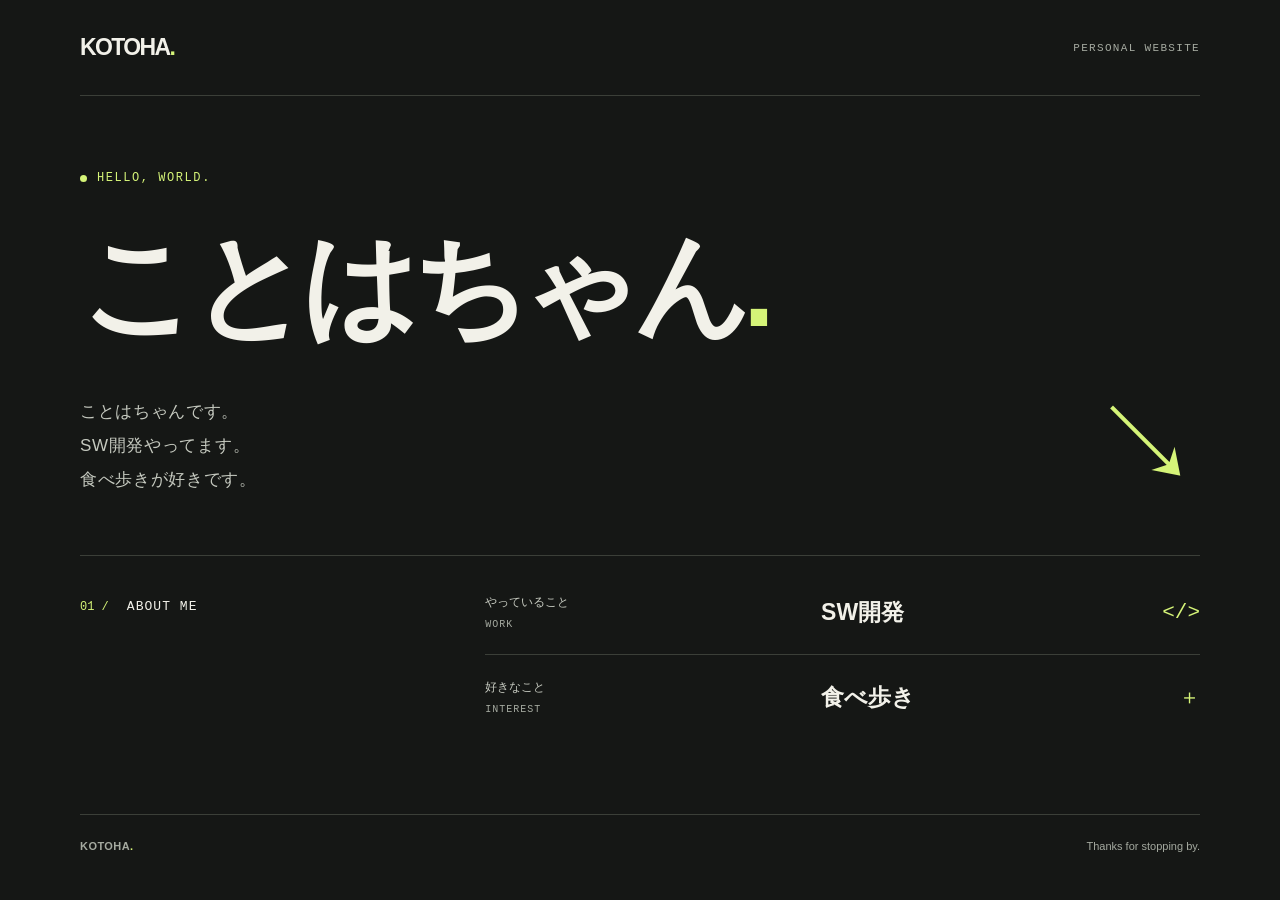
==== index.html @ f5660994 "Create Kotoha personal homepage" ====
<!doctype html>
<html lang="ja">
  <head>
    <meta charset="UTF-8">
    <meta name="viewport" content="width=device-width, initial-scale=1">
    <meta name="description" content="ことはちゃんの自己紹介ページ。SW開発やってます。食べ歩きが好きです。">
    <meta name="theme-color" content="#151715">
    <title>ことはちゃん | Profile</title>
    <link rel="stylesheet" href="./style.css">
  </head>
  <body>
    <a class="skip-link" href="#main">本文へ移動</a>
    <div class="page">
      <header class="header">
        <a class="wordmark" href="./" aria-label="ことはちゃん ホーム">KOTOHA<span class="dot" aria-hidden="true">.</span></a>
        <span class="header-label">PERSONAL WEBSITE</span>
      </header>

      <main id="main">
        <section class="hero" aria-labelledby="name">
          <p class="eyebrow"><span class="status-dot" aria-hidden="true"></span> HELLO, WORLD.</p>
          <h1 id="name">ことは<span class="name-ending">ちゃん<span class="dot">.</span></span></h1>
          <div class="hero-bottom">
            <p class="intro">ことはちゃんです。<br>SW開発やってます。<br>食べ歩きが好きです。</p>
            <div class="hero-symbol" aria-hidden="true">↘</div>
          </div>
        </section>

        <section class="about" aria-labelledby="about-title">
          <div class="section-heading">
            <span class="section-number" aria-hidden="true">01 /</span>
            <h2 id="about-title">ABOUT ME</h2>
          </div>
          <dl class="details">
            <div class="detail-row">
              <dt>やっていること<span>WORK</span></dt>
              <dd>SW開発<span class="detail-mark" aria-hidden="true">&lt;/&gt;</span></dd>
            </div>
            <div class="detail-row">
              <dt>好きなこと<span>INTEREST</span></dt>
              <dd>食べ歩き<span class="detail-mark" aria-hidden="true">＋</span></dd>
            </div>
          </dl>
        </section>
      </main>

      <footer class="footer">
        <span>KOTOHA<span class="dot" aria-hidden="true">.</span></span>
        <span>Thanks for stopping by.</span>
      </footer>
    </div>
  </body>
</html>
---- style.css ----
:root {
  color-scheme: dark;
  --background: #151715;
  --text: #f2f1e9;
  --muted: #a5aaa0;
  --accent: #d5f478;
  --line: #3b3f38;
}

* { box-sizing: border-box; }
html { -webkit-text-size-adjust: 100%; }
body {
  margin: 0;
  background: var(--background);
  color: var(--text);
  font-family: "Helvetica Neue", Arial, "Hiragino Kaku Gothic ProN", "Yu Gothic", Meiryo, sans-serif;
  -webkit-font-smoothing: antialiased;
}
::selection { background: var(--accent); color: var(--background); }
a { color: inherit; }
a:focus-visible { outline: 2px solid var(--accent); outline-offset: 6px; }
.skip-link { position: absolute; top: -100px; left: 20px; padding: 12px; background: var(--accent); color: var(--background); z-index: 1; }
.skip-link:focus { top: 12px; }
.page { width: min(1120px, calc(100% - 112px)); margin: 0 auto; }
.header { display: flex; align-items: center; justify-content: space-between; padding: 34px 0; border-bottom: 1px solid var(--line); }
.wordmark { text-decoration: none; font-weight: 800; font-size: 23px; letter-spacing: -.07em; }
.dot { color: var(--accent); }
.header-label, .eyebrow, .section-number, .section-heading h2, .detail-row dt span { font-family: "Courier New", monospace; }
.header-label { font-size: 11px; letter-spacing: .12em; color: var(--muted); }
.hero { padding: 75px 0 58px; }
.eyebrow { display: flex; align-items: center; gap: 10px; font-size: 12px; letter-spacing: .13em; margin: 0 0 35px; color: var(--accent); }
.status-dot { width: 7px; height: 7px; background: var(--accent); border-radius: 50%; }
h1 { font-size: clamp(64px, 9vw, 122px); font-weight: 800; line-height: 1.15; letter-spacing: -.065em; margin: 0; }
.name-ending { white-space: nowrap; }
.hero-bottom { display: flex; justify-content: space-between; align-items: flex-end; margin-top: 37px; }
.intro { font-size: 17px; line-height: 2; color: #c5c9bf; margin: 0; letter-spacing: .04em; }
.hero-symbol { color: var(--accent); font-family: Arial, sans-serif; font-size: 108px; font-weight: 300; line-height: 1; }
.about { display: grid; grid-template-columns: 1fr 2fr; gap: 48px; border-top: 1px solid var(--line); padding: 38px 0 75px; }
.section-heading { display: flex; gap: 18px; align-items: baseline; padding-top: 5px; }
.section-number { color: var(--accent); font-size: 12px; white-space: nowrap; }
.section-heading h2 { font-size: 13px; letter-spacing: .08em; font-weight: 400; margin: 0; }
.details { margin: 0; }
.detail-row { display: grid; grid-template-columns: 1fr 1.2fr; align-items: center; gap: 20px; padding: 0 0 24px; }
.detail-row + .detail-row { border-top: 1px solid var(--line); padding-top: 24px; }
.detail-row dt { font-size: 12px; color: #c5c9bf; }
.detail-row dt span { display: block; margin-top: 8px; color: var(--muted); font-size: 10px; letter-spacing: .1em; }
.detail-row dd { display: flex; align-items: center; justify-content: space-between; gap: 10px; font-size: 23px; margin: 0; font-weight: 600; }
.detail-mark { color: var(--accent); font-family: "Courier New", monospace; font-size: 21px; font-weight: 400; }
.footer { display: flex; justify-content: space-between; gap: 20px; border-top: 1px solid var(--line); padding: 25px 0 30px; font-size: 11px; color: var(--muted); }
.footer > :first-child { font-weight: 700; letter-spacing: .04em; }
@media (min-width: 1500px) { .hero { padding-top: 100px; padding-bottom: 80px; } }
@media (max-width: 700px) {
  .page { width: calc(100% - 40px); }
  .header { padding: 24px 0; }
  .header-label { font-size: 9px; letter-spacing: .04em; }
  .hero { padding: 58px 0 40px; }
  h1 { font-size: clamp(60px, 12vw, 84px); }
  .eyebrow { margin-bottom: 28px; font-size: 11px; }
  .hero-bottom { margin-top: 28px; }
  .intro { font-size: 15px; }
  .hero-symbol { font-size: 68px; }
  .about { grid-template-columns: 1fr; gap: 30px; padding: 28px 0 45px; }
  .detail-row dd { font-size: 21px; }
  .footer { font-size: 10px; }
}
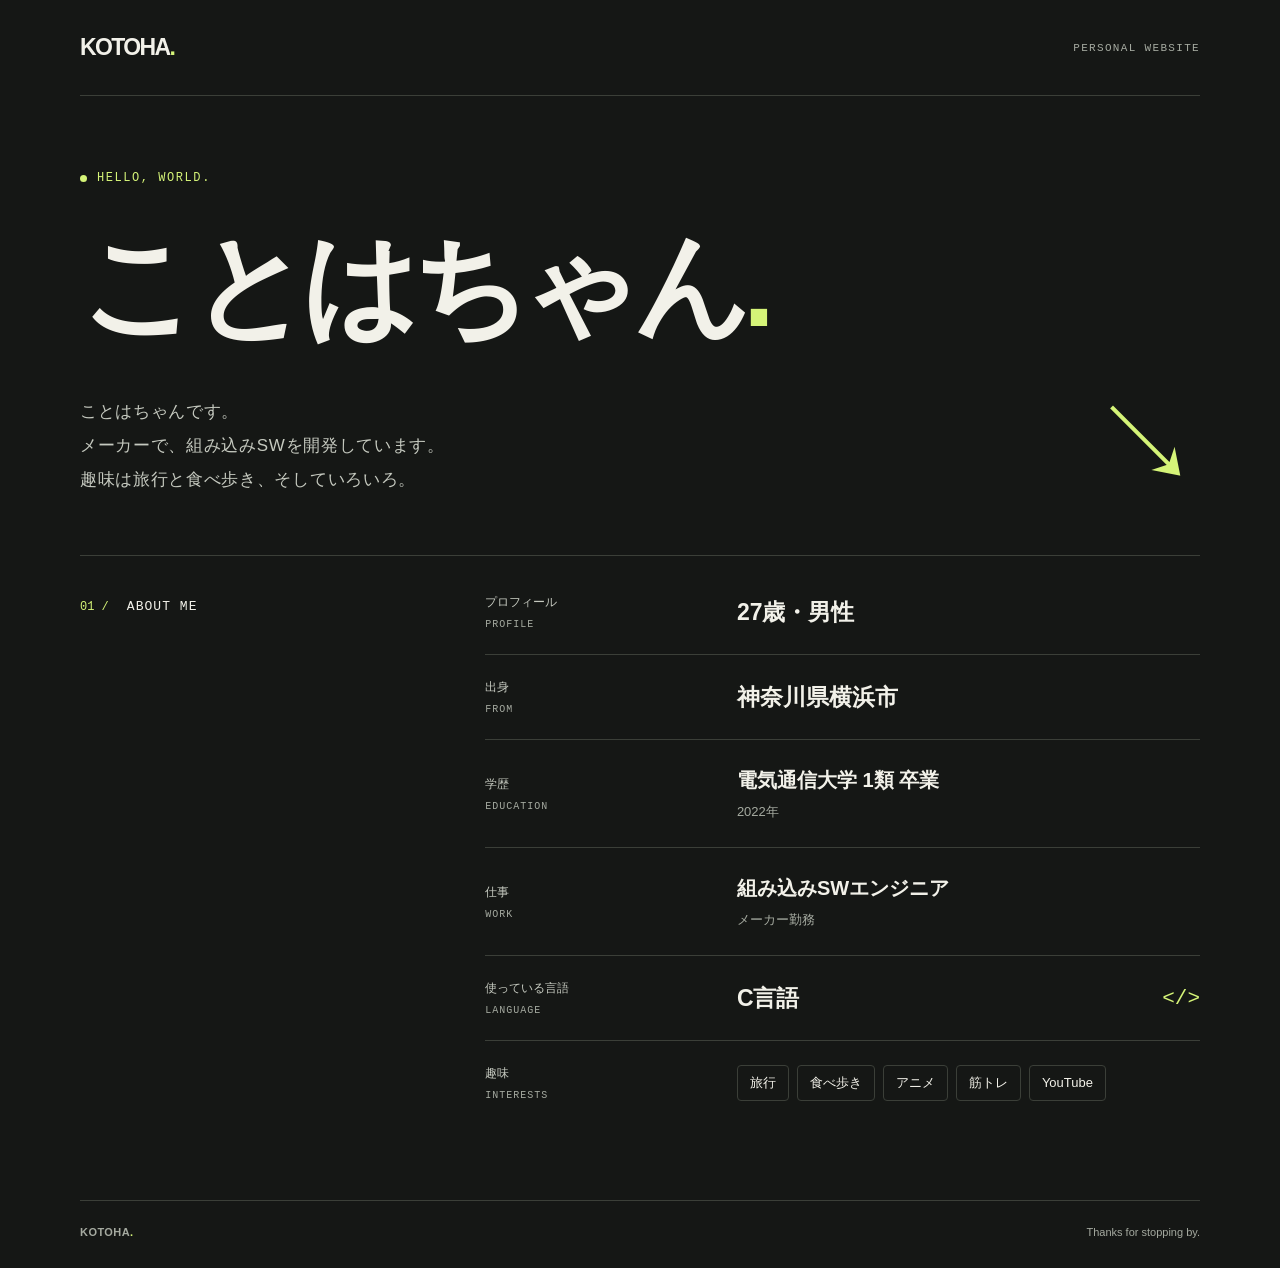
==== commit 23b169ac: "Expand personal profile with background and interests" ====
--- a/index.html
+++ b/index.html
@@ -3,7 +3,7 @@
   <head>
     <meta charset="UTF-8">
     <meta name="viewport" content="width=device-width, initial-scale=1">
-    <meta name="description" content="ことはちゃんの自己紹介ページ。SW開発やってます。食べ歩きが好きです。">
+    <meta name="description" content="横浜市出身、27歳のことはちゃん。メーカー勤務の組み込みSWエンジニアです。趣味は旅行・食べ歩き・アニメ・筋トレ・YouTube。">
     <meta name="theme-color" content="#151715">
     <title>ことはちゃん | Profile</title>
     <link rel="stylesheet" href="./style.css">
@@ -21,7 +21,7 @@
           <p class="eyebrow"><span class="status-dot" aria-hidden="true"></span> HELLO, WORLD.</p>
           <h1 id="name">ことは<span class="name-ending">ちゃん<span class="dot">.</span></span></h1>
           <div class="hero-bottom">
-            <p class="intro">ことはちゃんです。<br>SW開発やってます。<br>食べ歩きが好きです。</p>
+            <p class="intro">ことはちゃんです。<br>メーカーで、組み込みSWを開発しています。<br>趣味は旅行と食べ歩き、そしていろいろ。</p>
             <div class="hero-symbol" aria-hidden="true">↘</div>
           </div>
         </section>
@@ -33,12 +33,28 @@
           </div>
           <dl class="details">
             <div class="detail-row">
-              <dt>やっていること<span>WORK</span></dt>
-              <dd>SW開発<span class="detail-mark" aria-hidden="true">&lt;/&gt;</span></dd>
+              <dt>プロフィール<span>PROFILE</span></dt>
+              <dd>27歳・男性</dd>
             </div>
             <div class="detail-row">
-              <dt>好きなこと<span>INTEREST</span></dt>
-              <dd>食べ歩き<span class="detail-mark" aria-hidden="true">＋</span></dd>
+              <dt>出身<span>FROM</span></dt>
+              <dd>神奈川県横浜市</dd>
+            </div>
+            <div class="detail-row">
+              <dt>学歴<span>EDUCATION</span></dt>
+              <dd class="detail-copy">電気通信大学 1類 卒業<span class="detail-note">2022年</span></dd>
+            </div>
+            <div class="detail-row">
+              <dt>仕事<span>WORK</span></dt>
+              <dd class="detail-copy">組み込みSWエンジニア<span class="detail-note">メーカー勤務</span></dd>
+            </div>
+            <div class="detail-row">
+              <dt>使っている言語<span>LANGUAGE</span></dt>
+              <dd>C言語<span class="detail-mark" aria-hidden="true">&lt;/&gt;</span></dd>
+            </div>
+            <div class="detail-row">
+              <dt>趣味<span>INTERESTS</span></dt>
+              <dd><ul class="interests" aria-label="趣味一覧"><li>旅行</li><li>食べ歩き</li><li>アニメ</li><li>筋トレ</li><li>YouTube</li></ul></dd>
             </div>
           </dl>
         </section>
--- a/style.css
+++ b/style.css
@@ -40,12 +40,16 @@
 .section-number { color: var(--accent); font-size: 12px; white-space: nowrap; }
 .section-heading h2 { font-size: 13px; letter-spacing: .08em; font-weight: 400; margin: 0; }
 .details { margin: 0; }
-.detail-row { display: grid; grid-template-columns: 1fr 1.2fr; align-items: center; gap: 20px; padding: 0 0 24px; }
+.detail-row { display: grid; grid-template-columns: minmax(100px, .8fr) minmax(0, 1.6fr); align-items: center; gap: 20px; padding: 0 0 24px; }
 .detail-row + .detail-row { border-top: 1px solid var(--line); padding-top: 24px; }
 .detail-row dt { font-size: 12px; color: #c5c9bf; }
 .detail-row dt span { display: block; margin-top: 8px; color: var(--muted); font-size: 10px; letter-spacing: .1em; }
 .detail-row dd { display: flex; align-items: center; justify-content: space-between; gap: 10px; font-size: 23px; margin: 0; font-weight: 600; }
 .detail-mark { color: var(--accent); font-family: "Courier New", monospace; font-size: 21px; font-weight: 400; }
+.detail-row dd.detail-copy { display: block; font-size: 20px; line-height: 1.6; }
+.detail-note { display: block; margin-top: 6px; color: var(--muted); font-size: 13px; font-weight: 400; }
+.interests { display: flex; flex-wrap: wrap; gap: 8px; list-style: none; margin: 0; padding: 0; }
+.interests li { border: 1px solid var(--line); border-radius: 4px; padding: 7px 12px; font-size: 13px; line-height: 1.5; font-weight: 400; }
 .footer { display: flex; justify-content: space-between; gap: 20px; border-top: 1px solid var(--line); padding: 25px 0 30px; font-size: 11px; color: var(--muted); }
 .footer > :first-child { font-weight: 700; letter-spacing: .04em; }
 @media (min-width: 1500px) { .hero { padding-top: 100px; padding-bottom: 80px; } }
@@ -61,5 +65,12 @@
   .hero-symbol { font-size: 68px; }
   .about { grid-template-columns: 1fr; gap: 30px; padding: 28px 0 45px; }
   .detail-row dd { font-size: 21px; }
+  .detail-row { grid-template-columns: 100px minmax(0, 1fr); gap: 16px; }
+  .detail-row dd.detail-copy { font-size: 17px; }
   .footer { font-size: 10px; }
 }
+@media (max-width: 380px) {
+  .detail-row { grid-template-columns: 1fr; gap: 14px; }
+  .intro { font-size: 14px; letter-spacing: 0; }
+  .hero-symbol { font-size: 44px; }
+}
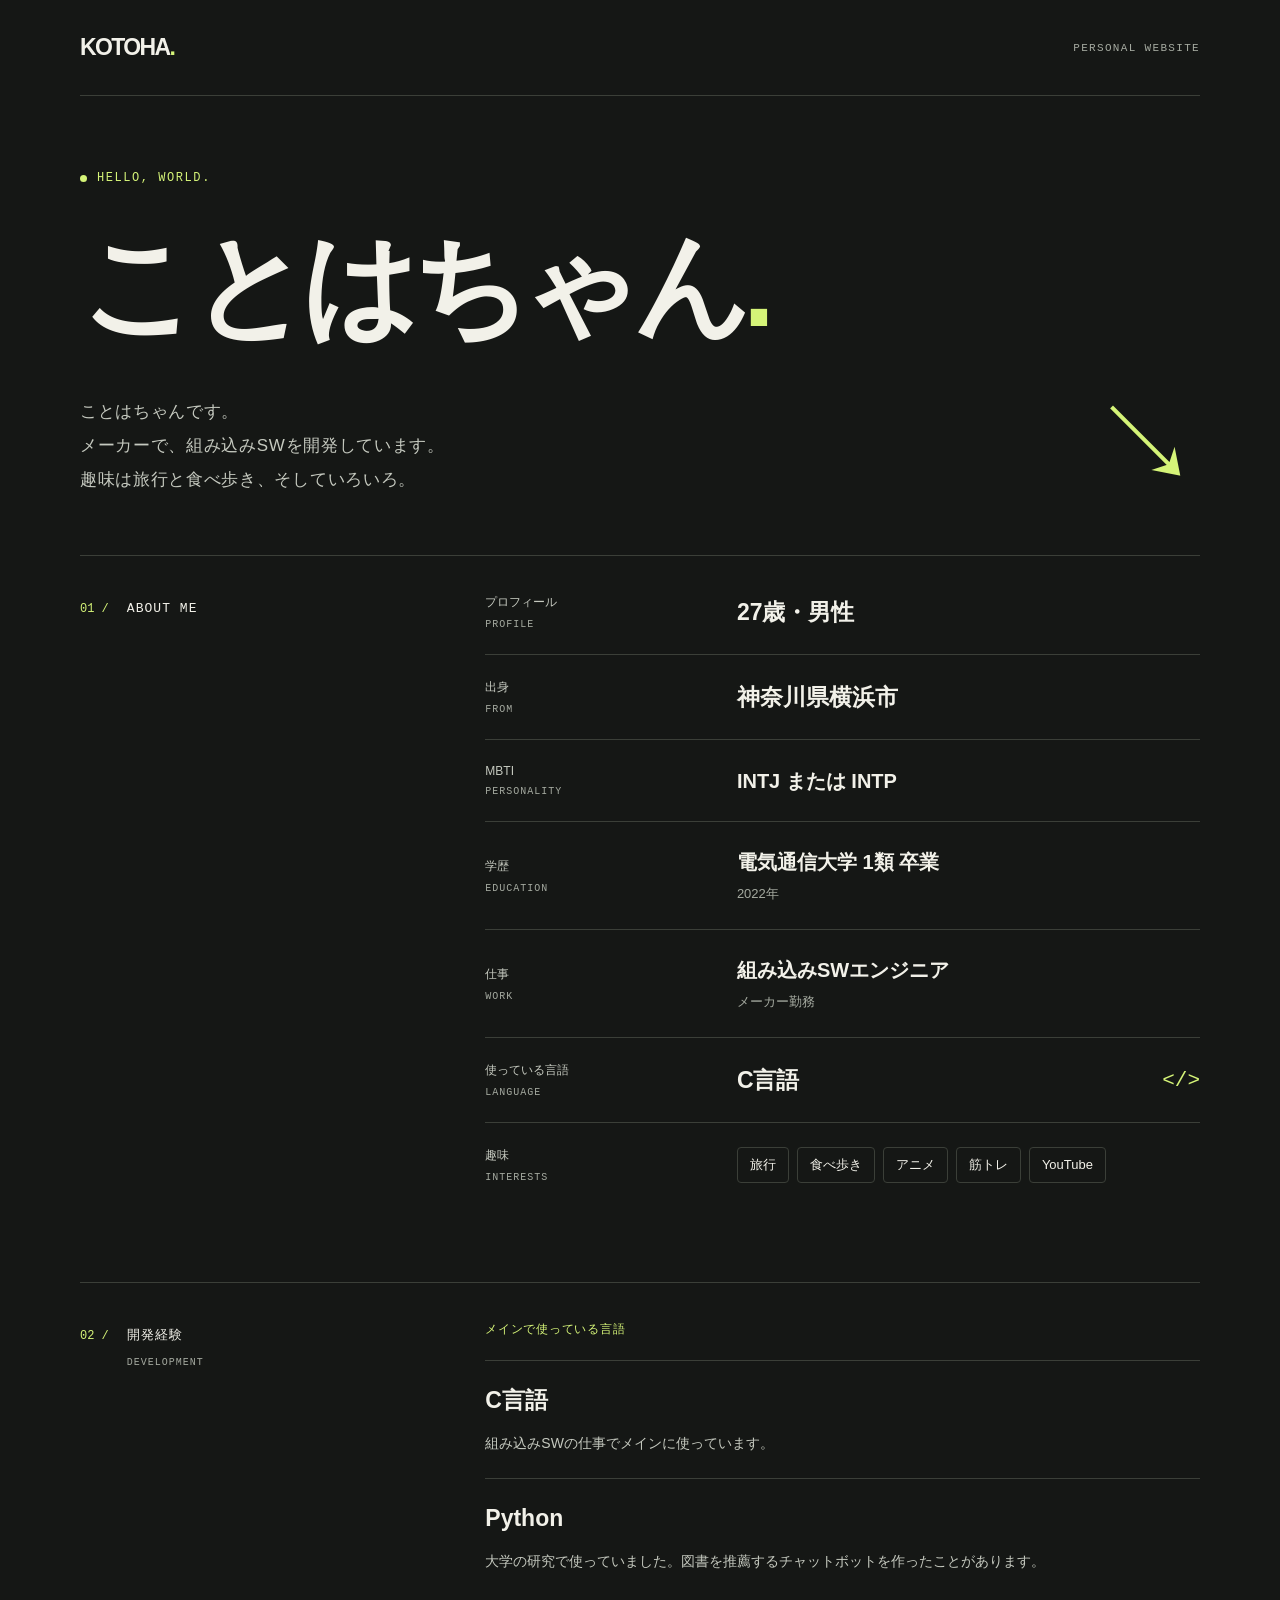
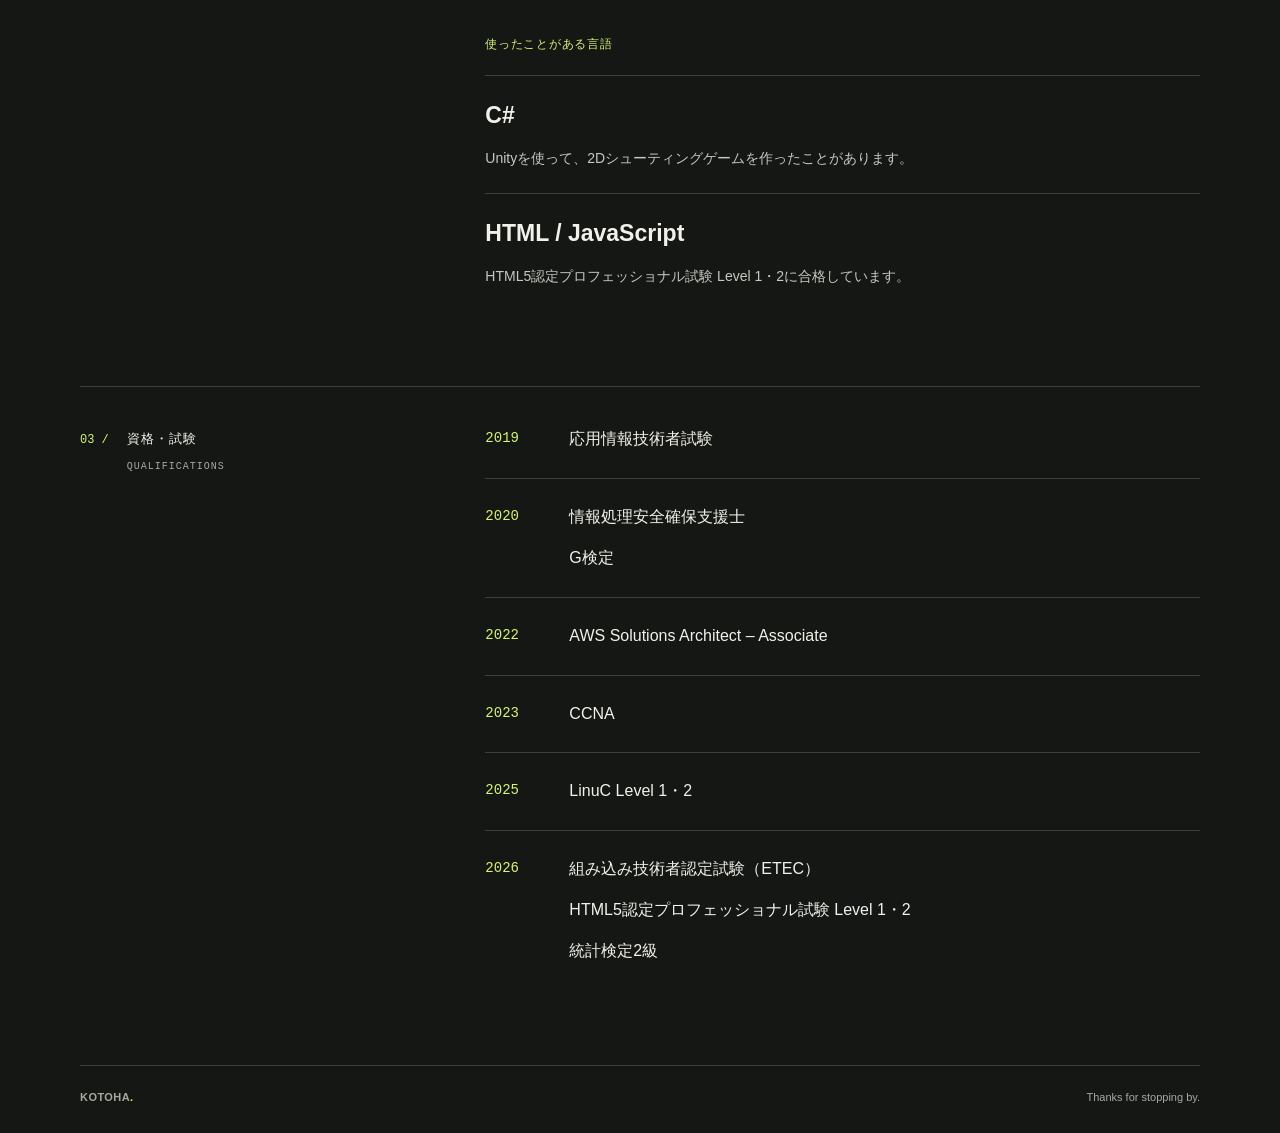
==== commit b7da28da: "Add development experience and qualifications" ====
--- a/index.html
+++ b/index.html
@@ -6,7 +6,7 @@
     <meta name="description" content="横浜市出身、27歳のことはちゃん。メーカー勤務の組み込みSWエンジニアです。趣味は旅行・食べ歩き・アニメ・筋トレ・YouTube。">
     <meta name="theme-color" content="#151715">
     <title>ことはちゃん | Profile</title>
-    <link rel="stylesheet" href="./style.css">
+    <link rel="stylesheet" href="./style.css?v=3">
   </head>
   <body>
     <a class="skip-link" href="#main">本文へ移動</a>
@@ -41,6 +41,10 @@
               <dd>神奈川県横浜市</dd>
             </div>
             <div class="detail-row">
+              <dt>MBTI<span>PERSONALITY</span></dt>
+              <dd class="detail-copy">INTJ または INTP</dd>
+            </div>
+            <div class="detail-row">
               <dt>学歴<span>EDUCATION</span></dt>
               <dd class="detail-copy">電気通信大学 1類 卒業<span class="detail-note">2022年</span></dd>
             </div>
@@ -58,6 +62,52 @@
             </div>
           </dl>
         </section>
+
+        <section class="about" aria-labelledby="skills-title">
+          <div class="section-heading">
+            <span class="section-number" aria-hidden="true">02 /</span>
+            <h2 id="skills-title">開発経験<span class="section-subtitle">DEVELOPMENT</span></h2>
+          </div>
+          <div class="experience">
+            <h3 class="group-title">メインで使っている言語</h3>
+            <dl class="skill-list">
+              <div class="skill-item">
+                <dt>C言語</dt>
+                <dd>組み込みSWの仕事でメインに使っています。</dd>
+              </div>
+              <div class="skill-item">
+                <dt>Python</dt>
+                <dd>大学の研究で使っていました。図書を推薦するチャットボットを作ったことがあります。</dd>
+              </div>
+            </dl>
+            <h3 class="group-title">使ったことがある言語</h3>
+            <dl class="skill-list">
+              <div class="skill-item">
+                <dt>C#</dt>
+                <dd>Unityを使って、2Dシューティングゲームを作ったことがあります。</dd>
+              </div>
+              <div class="skill-item">
+                <dt>HTML / JavaScript</dt>
+                <dd>HTML5認定プロフェッショナル試験 Level 1・2に合格しています。</dd>
+              </div>
+            </dl>
+          </div>
+        </section>
+
+        <section class="about" aria-labelledby="qualifications-title">
+          <div class="section-heading">
+            <span class="section-number" aria-hidden="true">03 /</span>
+            <h2 id="qualifications-title">資格・試験<span class="section-subtitle">QUALIFICATIONS</span></h2>
+          </div>
+          <dl class="qualification-list">
+            <div class="qualification-row"><dt>2019</dt><dd>応用情報技術者試験</dd></div>
+            <div class="qualification-row"><dt>2020</dt><dd><ul><li>情報処理安全確保支援士</li><li>G検定</li></ul></dd></div>
+            <div class="qualification-row"><dt>2022</dt><dd>AWS Solutions Architect – Associate</dd></div>
+            <div class="qualification-row"><dt>2023</dt><dd>CCNA</dd></div>
+            <div class="qualification-row"><dt>2025</dt><dd>LinuC Level 1・2</dd></div>
+            <div class="qualification-row"><dt>2026</dt><dd><ul><li>組み込み技術者認定試験（ETEC）</li><li>HTML5認定プロフェッショナル試験 Level 1・2</li><li>統計検定2級</li></ul></dd></div>
+          </dl>
+        </section>
       </main>
 
       <footer class="footer">
--- a/style.css
+++ b/style.css
@@ -50,6 +50,22 @@
 .detail-note { display: block; margin-top: 6px; color: var(--muted); font-size: 13px; font-weight: 400; }
 .interests { display: flex; flex-wrap: wrap; gap: 8px; list-style: none; margin: 0; padding: 0; }
 .interests li { border: 1px solid var(--line); border-radius: 4px; padding: 7px 12px; font-size: 13px; line-height: 1.5; font-weight: 400; }
+.section-heading h2 { line-height: 1.6; }
+.section-subtitle { display: block; margin-top: 8px; color: var(--muted); font-size: 10px; letter-spacing: .1em; }
+.experience, .qualification-list { min-width: 0; }
+.group-title { margin: 0 0 22px; color: var(--accent); font-size: 12px; font-weight: 400; letter-spacing: .06em; }
+.skill-list { margin: 0 0 40px; }
+.skill-list:last-child { margin-bottom: 0; }
+.skill-item { border-top: 1px solid var(--line); padding: 22px 0; }
+.skill-item dt { font-size: 23px; font-weight: 600; line-height: 1.5; }
+.skill-item dd { margin: 12px 0 0; color: #c5c9bf; font-size: 14px; line-height: 1.9; overflow-wrap: anywhere; }
+.qualification-list { margin: 0; }
+.qualification-row { display: grid; grid-template-columns: 60px minmax(0, 1fr); gap: 24px; padding: 24px 0; border-top: 1px solid var(--line); }
+.qualification-row:first-child { padding-top: 0; border-top: 0; }
+.qualification-row dt { color: var(--accent); font-family: "Courier New", monospace; font-size: 14px; line-height: 1.9; }
+.qualification-row dd { margin: 0; font-size: 16px; line-height: 1.8; overflow-wrap: anywhere; }
+.qualification-row ul { margin: 0; padding: 0; list-style: none; }
+.qualification-row li + li { margin-top: 12px; }
 .footer { display: flex; justify-content: space-between; gap: 20px; border-top: 1px solid var(--line); padding: 25px 0 30px; font-size: 11px; color: var(--muted); }
 .footer > :first-child { font-weight: 700; letter-spacing: .04em; }
 @media (min-width: 1500px) { .hero { padding-top: 100px; padding-bottom: 80px; } }
@@ -67,6 +83,9 @@
   .detail-row dd { font-size: 21px; }
   .detail-row { grid-template-columns: 100px minmax(0, 1fr); gap: 16px; }
   .detail-row dd.detail-copy { font-size: 17px; }
+  .qualification-row { grid-template-columns: 48px minmax(0, 1fr); gap: 16px; }
+  .qualification-row dd { font-size: 14px; }
+  .skill-item dt { font-size: 21px; }
   .footer { font-size: 10px; }
 }
 @media (max-width: 380px) {
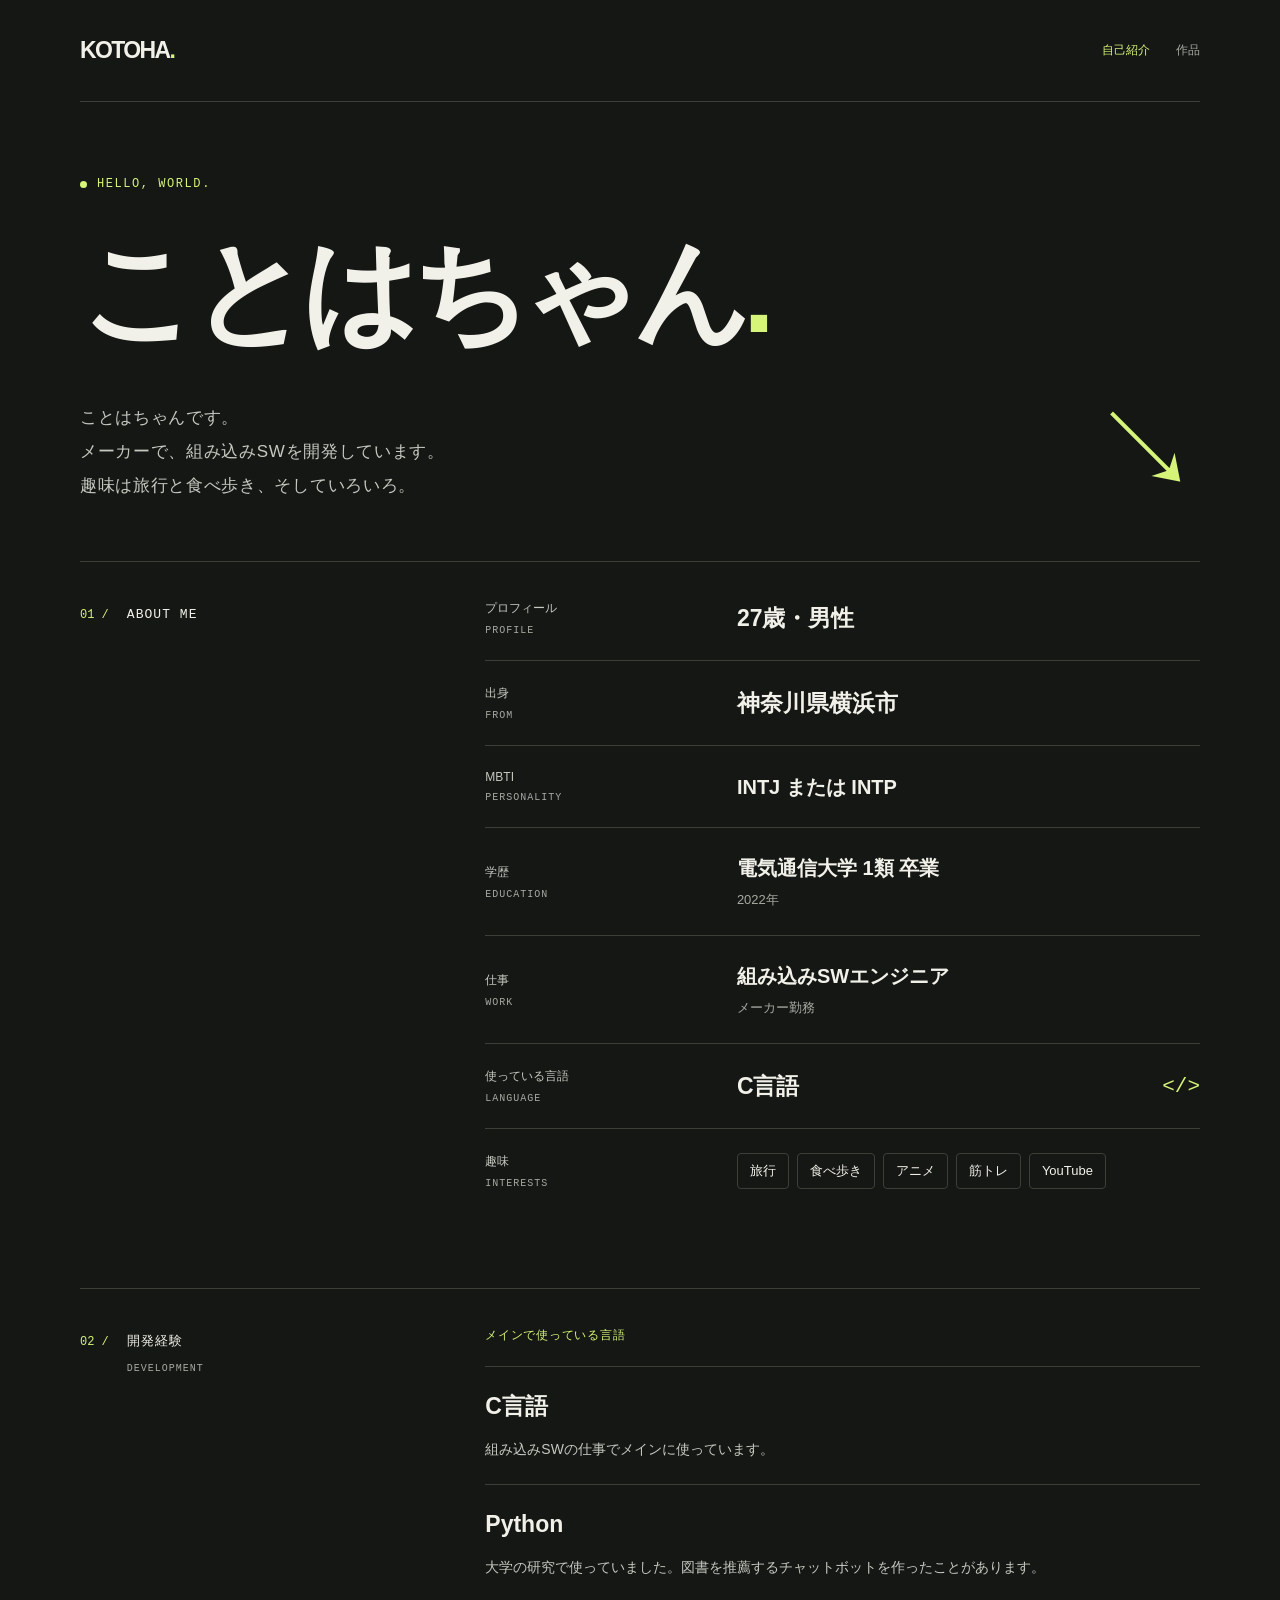
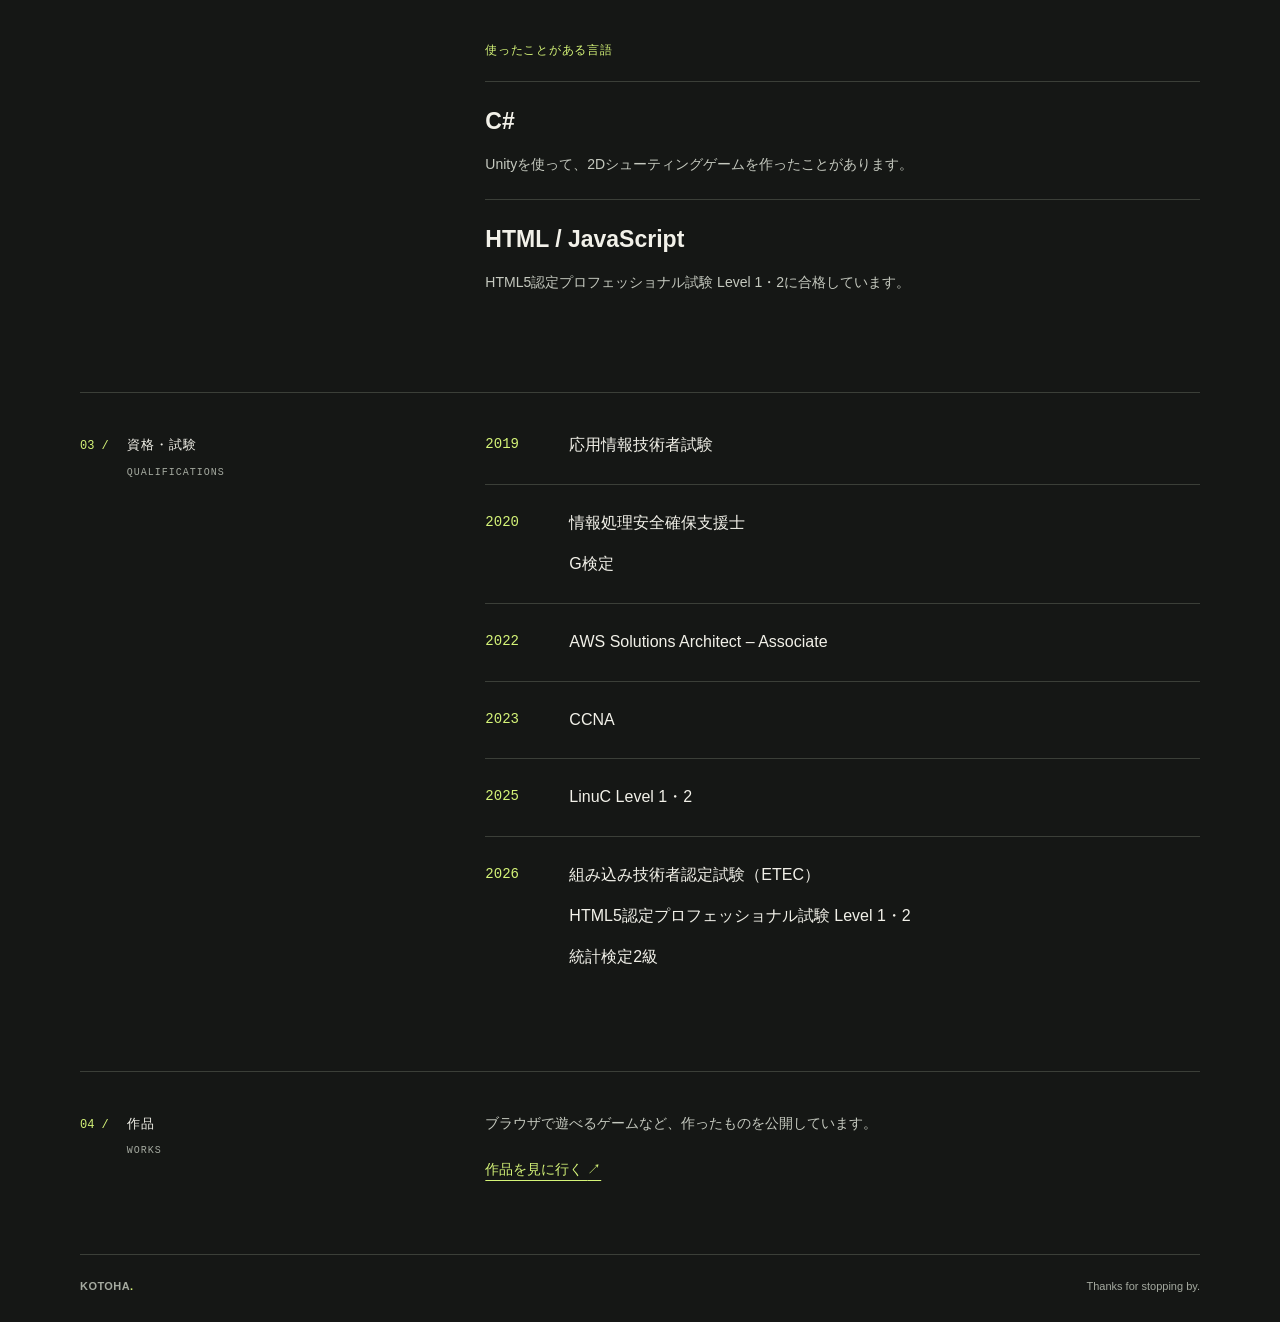
==== commit b8a0fe3e: "Add works gallery and playable browser Tetris" ====
--- a/index.html
+++ b/index.html
@@ -6,14 +6,14 @@
     <meta name="description" content="横浜市出身、27歳のことはちゃん。メーカー勤務の組み込みSWエンジニアです。趣味は旅行・食べ歩き・アニメ・筋トレ・YouTube。">
     <meta name="theme-color" content="#151715">
     <title>ことはちゃん | Profile</title>
-    <link rel="stylesheet" href="./style.css?v=3">
+    <link rel="stylesheet" href="./style.css?v=4">
   </head>
   <body>
     <a class="skip-link" href="#main">本文へ移動</a>
     <div class="page">
       <header class="header">
         <a class="wordmark" href="./" aria-label="ことはちゃん ホーム">KOTOHA<span class="dot" aria-hidden="true">.</span></a>
-        <span class="header-label">PERSONAL WEBSITE</span>
+        <nav class="site-nav" aria-label="メインナビゲーション"><a href="./" aria-current="page">自己紹介</a><a href="./works/">作品</a></nav>
       </header>
 
       <main id="main">
@@ -108,6 +108,10 @@
             <div class="qualification-row"><dt>2026</dt><dd><ul><li>組み込み技術者認定試験（ETEC）</li><li>HTML5認定プロフェッショナル試験 Level 1・2</li><li>統計検定2級</li></ul></dd></div>
           </dl>
         </section>
+        <section class="about" aria-labelledby="works-title">
+          <div class="section-heading"><span class="section-number" aria-hidden="true">04 /</span><h2 id="works-title">作品<span class="section-subtitle">WORKS</span></h2></div>
+          <div class="works-intro"><p>ブラウザで遊べるゲームなど、作ったものを公開しています。</p><a class="text-link" href="./works/">作品を見に行く <span aria-hidden="true">↗</span></a></div>
+        </section>
       </main>
 
       <footer class="footer">
--- a/style.css
+++ b/style.css
@@ -19,6 +19,11 @@
 ::selection { background: var(--accent); color: var(--background); }
 a { color: inherit; }
 a:focus-visible { outline: 2px solid var(--accent); outline-offset: 6px; }
+.site-nav { display: flex; gap: 26px; font-size: 12px; }
+.site-nav a { color: var(--muted); text-decoration: none; padding: 8px 0; }
+.site-nav a:hover, .site-nav a[aria-current="page"] { color: var(--accent); }
+.works-intro p { margin: 0 0 24px; color: #c5c9bf; font-size: 14px; line-height: 1.9; }
+.text-link { color: var(--accent); font-size: 14px; text-underline-offset: 6px; }
 .skip-link { position: absolute; top: -100px; left: 20px; padding: 12px; background: var(--accent); color: var(--background); z-index: 1; }
 .skip-link:focus { top: 12px; }
 .page { width: min(1120px, calc(100% - 112px)); margin: 0 auto; }
